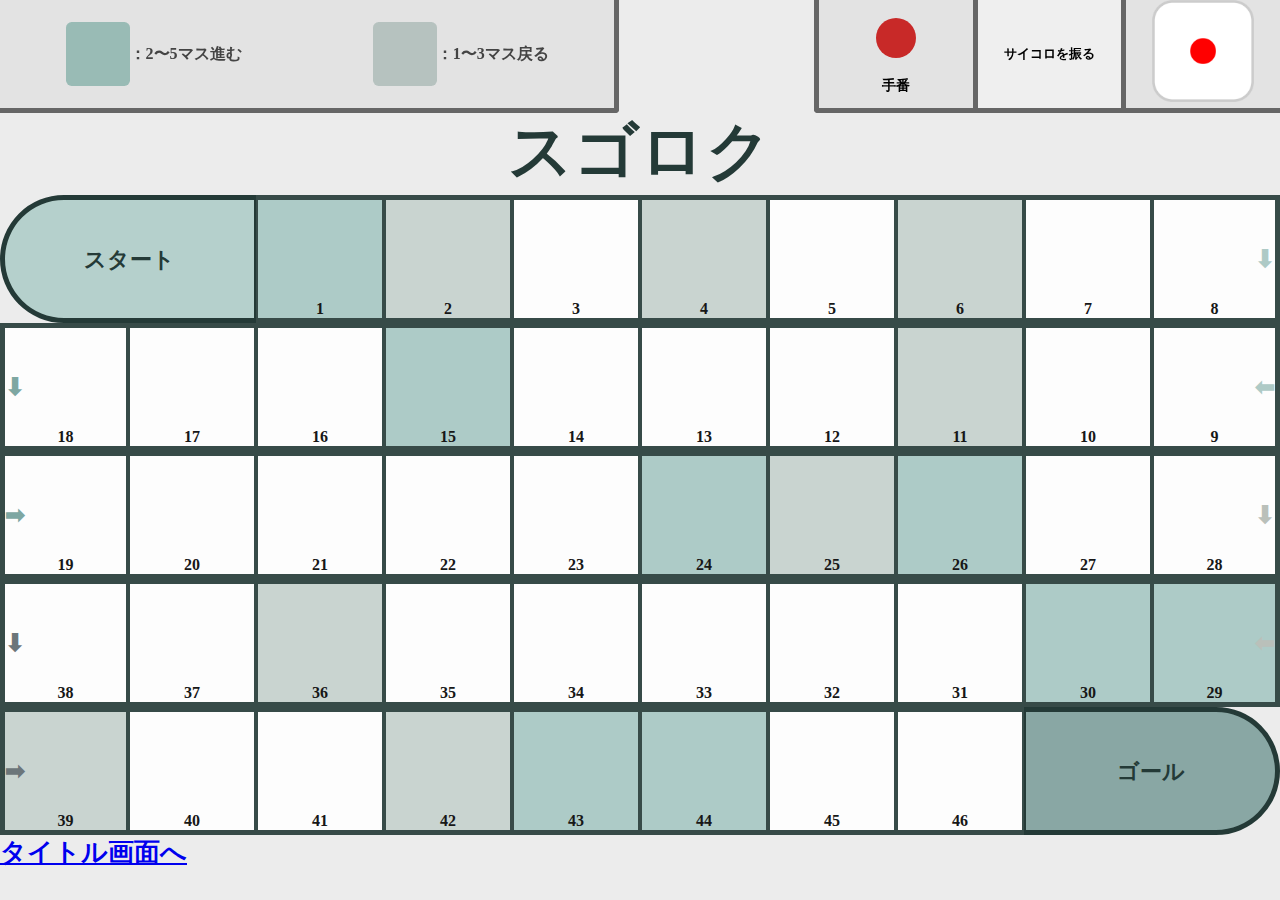
==== gameDispley.html @ c62c2563 "Add files via upload" ====
<!DOCTYPE html>
<html lang="ja">
<head>
    <meta charset="UTF-8">
    <meta name="viewport" content="width=device-width, initial-scale=1.0">
    <title>スゴロク ゲーム画面</title>
    <link rel="stylesheet" href="gameDispley.css">
</head>
<body id="body">
    <div class="gameDisplay">
        <div id="ruleContainer">
            <div id="ruleContainer1">
                <div class="ruleContainer1Contents">
                    <div id="positiveSquare" class="square"></div>
                    <p>：2〜5マス進む</p>
                </div>
                <div class="ruleContainer1Contents">
                    <div id="negativeSquare" class="square"></div>
                    <p>：1〜3マス戻る</p>
                </div>
            </div>
            <div id="ruleContainer2">
                <div id="currentPlayerContainer">
                    <div>
                        <div id="currentPlayer" class="currentPlayer currentPlayer1"></div>
                    </div>
                    <p>手番</p>
                </div>
                <div id="diceContainer">
                    <div id="buttonMask"></div>
                    <button id="throwDiceButton" type='button'>サイコロを振る</button>
                    <div>
                        <img id="dice" src="dice01_a_01.png" alt="dice_image">
                    </div>
                </div>
            </div>
        </div>
        <header>
            <h1>スゴロク</h1>
        </header>
        <main>
            <div class="line">
                <div id="startSpace">
                    <h3>スタート</h3>
                </div>
                <div class="space">
                    <div class="pieces">
                        <div class="piece1"></div>
                        <div class="piece2"></div>
                        <div class="piece3"></div>
                        <div class="piece4"></div>
                    </div>
                    <p>1</p>
                </div>
                <div class="space">
                    <div class="pieces">
                        <div class="piece1"></div>
                        <div class="piece2"></div>
                        <div class="piece3"></div>
                        <div class="piece4"></div>
                    </div>
                    <p>2</p>
                </div>
                <div class="space">
                    <div class="pieces">
                        <div class="piece1"></div>
                        <div class="piece2"></div>
                        <div class="piece3"></div>
                        <div class="piece4"></div>
                    </div>
                    <p>3</p>
                </div>
                <div class="space">
                    <div class="pieces">
                        <div class="piece1"></div>
                        <div class="piece2"></div>
                        <div class="piece3"></div>
                        <div class="piece4"></div>
                    </div>
                    <p>4</p>
                </div>
                <div class="space">
                    <div class="pieces">
                        <div class="piece1"></div>
                        <div class="piece2"></div>
                        <div class="piece3"></div>
                        <div class="piece4"></div>
                    </div>
                    <p>5</p>
                </div>
                <div class="space">
                    <div class="pieces">
                        <div class="piece1"></div>
                        <div class="piece2"></div>
                        <div class="piece3"></div>
                        <div class="piece4"></div>
                    </div>
                    <p>6</p>
                </div>
                <div class="space">
                    <div class="pieces">
                        <div class="piece1"></div>
                        <div class="piece2"></div>
                        <div class="piece3"></div>
                        <div class="piece4"></div>
                    </div>
                    <p>7</p>
                </div>
                <div class="mostRightSpace">
                    <div class="pieces">
                        <div class="piece1"></div>
                        <div class="piece2"></div>
                        <div class="piece3"></div>
                        <div class="piece4"></div>
                    </div>
                    <p>8</p>
                    <span class="arrow1">⬇︎</span>
                </div>
            </div>
            <div class="line_reverse">
                <div class="mostRightSpace">
                    <div class="pieces">
                        <div class="piece1"></div>
                        <div class="piece2"></div>
                        <div class="piece3"></div>
                        <div class="piece4"></div>
                    </div>
                    <p>9</p>
                    <span class="arrow1">⬅︎</span>
                </div>
                <div class="space">
                    <div class="pieces">
                        <div class="piece1"></div>
                        <div class="piece2"></div>
                        <div class="piece3"></div>
                        <div class="piece4"></div>
                    </div>
                    <p>10</p>
                </div>
                <div class="space">
                    <div class="pieces">
                        <div class="piece1"></div>
                        <div class="piece2"></div>
                        <div class="piece3"></div>
                        <div class="piece4"></div>
                    </div>
                    <p>11</p>
                </div>
                <div class="space">
                    <div class="pieces">
                        <div class="piece1"></div>
                        <div class="piece2"></div>
                        <div class="piece3"></div>
                        <div class="piece4"></div>
                    </div>
                    <p>12</p>
                </div>
                <div class="space">
                    <div class="pieces">
                        <div class="piece1"></div>
                        <div class="piece2"></div>
                        <div class="piece3"></div>
                        <div class="piece4"></div>
                    </div>
                    <p>13</p>
                </div>
                <div class="space">
                    <div class="pieces">
                        <div class="piece1"></div>
                        <div class="piece2"></div>
                        <div class="piece3"></div>
                        <div class="piece4"></div>
                    </div>
                    <p>14</p>
                </div>
                <div class="space">
                    <div class="pieces">
                        <div class="piece1"></div>
                        <div class="piece2"></div>
                        <div class="piece3"></div>
                        <div class="piece4"></div>
                    </div>
                    <p>15</p>
                </div>
                <div class="space">
                    <div class="pieces">
                        <div class="piece1"></div>
                        <div class="piece2"></div>
                        <div class="piece3"></div>
                        <div class="piece4"></div>
                    </div>
                    <p>16</p>
                </div>
                <div class="space">
                    <div class="pieces">
                        <div class="piece1"></div>
                        <div class="piece2"></div>
                        <div class="piece3"></div>
                        <div class="piece4"></div>
                    </div>
                    <p>17</p>
                </div>
                <div class="mostLeftSpace">
                    <div class="pieces">
                        <div class="piece1"></div>
                        <div class="piece2"></div>
                        <div class="piece3"></div>
                        <div class="piece4"></div>
                    </div>
                    <p>18</p>
                    <span class="arrow2">⬇︎</span>
                </div>
            </div>
            <div class="line">
                <div class="mostLeftSpace">
                    <div class="pieces">
                        <div class="piece1"></div>
                        <div class="piece2"></div>
                        <div class="piece3"></div>
                        <div class="piece4"></div>
                    </div>
                    <p>19</p>
                    <span class="arrow2">➡︎</span>
                </div>
                <div class="space">
                    <div class="pieces">
                        <div class="piece1"></div>
                        <div class="piece2"></div>
                        <div class="piece3"></div>
                        <div class="piece4"></div>
                    </div>
                    <p>20</p>
                </div>
                <div class="space">
                    <div class="pieces">
                        <div class="piece1"></div>
                        <div class="piece2"></div>
                        <div class="piece3"></div>
                        <div class="piece4"></div>
                    </div>
                    <p>21</p>
                </div>
                <div class="space">
                    <div class="pieces">
                        <div class="piece1"></div>
                        <div class="piece2"></div>
                        <div class="piece3"></div>
                        <div class="piece4"></div>
                    </div>
                    <p>22</p>
                </div>
                <div class="space">
                    <div class="pieces">
                        <div class="piece1"></div>
                        <div class="piece2"></div>
                        <div class="piece3"></div>
                        <div class="piece4"></div>
                    </div>
                    <p>23</p>
                </div>
                <div class="space">
                    <div class="pieces">
                        <div class="piece1"></div>
                        <div class="piece2"></div>
                        <div class="piece3"></div>
                        <div class="piece4"></div>
                    </div>
                    <p>24</p>
                </div>
                <div class="space">
                    <div class="pieces">
                        <div class="piece1"></div>
                        <div class="piece2"></div>
                        <div class="piece3"></div>
                        <div class="piece4"></div>
                    </div>
                    <p>25</p>
                </div>
                <div class="space">
                    <div class="pieces">
                        <div class="piece1"></div>
                        <div class="piece2"></div>
                        <div class="piece3"></div>
                        <div class="piece4"></div>
                    </div>
                    <p>26</p>
                </div>
                <div class="space">
                    <div class="pieces">
                        <div class="piece1"></div>
                        <div class="piece2"></div>
                        <div class="piece3"></div>
                        <div class="piece4"></div>
                    </div>
                    <p>27</p>
                </div>
                <div class="mostRightSpace">
                    <div class="pieces">
                        <div class="piece1"></div>
                        <div class="piece2"></div>
                        <div class="piece3"></div>
                        <div class="piece4"></div>
                    </div>
                    <p>28</p>
                    <span class="arrow3">⬇︎</span>
                </div>
            </div>
            <div class="line_reverse">
                <div class="mostRightSpace">
                    <div class="pieces">
                        <div class="piece1"></div>
                        <div class="piece2"></div>
                        <div class="piece3"></div>
                        <div class="piece4"></div>
                    </div>
                    <p>29</p>
                    <span class="arrow3">⬅︎</span>
                </div>
                <div class="space">
                    <div class="pieces">
                        <div class="piece1"></div>
                        <div class="piece2"></div>
                        <div class="piece3"></div>
                        <div class="piece4"></div>
                    </div>
                    <p>30</p>
                </div>
                <div class="space">
                    <div class="pieces">
                        <div class="piece1"></div>
                        <div class="piece2"></div>
                        <div class="piece3"></div>
                        <div class="piece4"></div>
                    </div>
                    <p>31</p>
                </div>
                <div class="space">
                    <div class="pieces">
                        <div class="piece1"></div>
                        <div class="piece2"></div>
                        <div class="piece3"></div>
                        <div class="piece4"></div>
                    </div>
                    <p>32</p>
                </div>
                <div class="space">
                    <div class="pieces">
                        <div class="piece1"></div>
                        <div class="piece2"></div>
                        <div class="piece3"></div>
                        <div class="piece4"></div>
                    </div>
                    <p>33</p>
                </div>
                <div class="space">
                    <div class="pieces">
                        <div class="piece1"></div>
                        <div class="piece2"></div>
                        <div class="piece3"></div>
                        <div class="piece4"></div>
                    </div>
                    <p>34</p>
                </div>
                <div class="space">
                    <div class="pieces">
                        <div class="piece1"></div>
                        <div class="piece2"></div>
                        <div class="piece3"></div>
                        <div class="piece4"></div>
                    </div>
                    <p>35</p>
                </div>
                <div class="space">
                    <div class="pieces">
                        <div class="piece1"></div>
                        <div class="piece2"></div>
                        <div class="piece3"></div>
                        <div class="piece4"></div>
                    </div>
                    <p>36</p>
                </div>
                <div class="space">
                    <div class="pieces">
                        <div class="piece1"></div>
                        <div class="piece2"></div>
                        <div class="piece3"></div>
                        <div class="piece4"></div>
                    </div>
                    <p>37</p>
                </div>
                <div class="mostLeftSpace">
                    <div class="pieces">
                        <div class="piece1"></div>
                        <div class="piece2"></div>
                        <div class="piece3"></div>
                        <div class="piece4"></div>
                    </div>
                    <p>38</p>
                    <span class="arrow4">⬇︎</span>
                </div>
            </div>
            <div class="line">
                <div class="mostLeftSpace">
                    <div class="pieces">
                        <div class="piece1"></div>
                        <div class="piece2"></div>
                        <div class="piece3"></div>
                        <div class="piece4"></div>
                    </div>
                    <p>39</p>
                    <span class="arrow4">➡︎</span>
                </div>
                <div class="space">
                    <div class="pieces">
                        <div class="piece1"></div>
                        <div class="piece2"></div>
                        <div class="piece3"></div>
                        <div class="piece4"></div>
                    </div>
                    <p>40</p>
                </div>
                <div class="space">
                    <div class="pieces">
                        <div class="piece1"></div>
                        <div class="piece2"></div>
                        <div class="piece3"></div>
                        <div class="piece4"></div>
                    </div>
                    <p>41</p>
                </div>
                <div class="space">
                    <div class="pieces">
                        <div class="piece1"></div>
                        <div class="piece2"></div>
                        <div class="piece3"></div>
                        <div class="piece4"></div>
                    </div>
                    <p>42</p>
                </div>
                <div class="space">
                    <div class="pieces">
                        <div class="piece1"></div>
                        <div class="piece2"></div>
                        <div class="piece3"></div>
                        <div class="piece4"></div>
                    </div>
                    <p>43</p>
                </div>
                <div class="space">
                    <div class="pieces">
                        <div class="piece1"></div>
                        <div class="piece2"></div>
                        <div class="piece3"></div>
                        <div class="piece4"></div>
                    </div>
                    <p>44</p>
                </div>
                <div class="space">
                    <div class="pieces">
                        <div class="piece1"></div>
                        <div class="piece2"></div>
                        <div class="piece3"></div>
                        <div class="piece4"></div>
                    </div>
                    <p>45</p>
                </div>
                <div class="space">
                    <div class="pieces">
                        <div class="piece1"></div>
                        <div class="piece2"></div>
                        <div class="piece3"></div>
                        <div class="piece4"></div>
                    </div>
                    <p>46</p>
                </div>
                <div id="goalSpace">
                    <h3>ゴール</h3>
                </div>
            </div>
        </main>
        <a href="startDispley.html" id="exit">タイトル画面へ</a>
    </div>
    <script src="script.js"></script>
</body>
</html>
---- gameDispley.css ----
*{
    padding: 0;
    margin: 0;
    font-weight: bold;
}
body{
    background-color: #ececec;
}
#ruleContainer{
    display: flex;
    justify-content: space-between;
    height: 12vh;
}
#ruleContainer1{
    position: fixed;
    display: flex;
    color: #444;
    border-radius: 0 0 4px 0;
    border-right: 5px solid #666;
    border-bottom: 5px solid #666;
    background-color: #e1e1e1de;
    z-index: 1;
    align-items: center;
    justify-content: space-around;
    height: 12vh;
    width: 48vw;
}
.ruleContainer1Contents{
    display: flex;
    align-items: center;
}
.ruleContainer1Contents p{
    font-size: 1rem;
}
#ruleContainer2{
    position: fixed;
    right: 0;
    display: grid;
    grid-template-columns: 12vw 24vw;
    background-color: #e1e1e1de;
    border-radius: 0 0 0 4px;
    border-left: solid 5px #666;
    border-bottom: solid 5px #666;
    z-index: 2;
}
#currentPlayerContainer{
    display: grid;
    grid-template-rows: 70%;
}
#currentPlayerContainer div{
    display: flex;
    justify-content: center;
    align-items: center;
}
#currentPlayerContainer #currentPlayer{
    border-radius: 50%;
    height: 2.5rem;
    width: 2.5rem;
}
#currentPlayerContainer p{
    display: flex;
    justify-content: center;
    font-size: 90%;
    
}
#diceContainer{
    display: grid;
    grid-template-rows: 12vh;
    grid-template-columns: 12vw 12vw;
}
#diceContainer #buttonMask{
    grid-row: 1;
    grid-column: 1;
    z-index: 3;
    background-color: #666;
    height: 100%;
    width: 100%;
    opacity: 0.66;
    display: none;
}
#diceContainer .clickedButton{
    display: block !important;
}
#diceContainer button{
    height: 100%;
    width: 100%;
    grid-row: 1;
    grid-column: 1;
    border: solid 5px #666;
    border-top: none;
    border-bottom: none;
}
#diceContainer div{
    display: flex;
    justify-content: center;
    align-items: center;
    height: 11.3vh;
    width: 12vw;
}
#diceContainer img{
    width: min(11.3vw, 11.3vh);
    height: min(11.3vw, 11.3vh);
    grid-row: 1;
    grid-column: 2;
}
.currentPlayer1{
    background-color: #C82928;
}
.currentPlayer2{
    background-color: #0335D0;
}
.currentPlayer3{
    background-color: #EAB618;
}
.currentPlayer4{
    background-color: #0EB658;
}
.square{
    height: 5vw;
    width: 5vw;
    border-radius: 5.7px;
}
#positiveSquare{
    background-color: #99BBB5;
}
#negativeSquare{
    background-color: #B6C2BF;
}
header h1{
    display: flex;
    justify-content: center;
    color: #243A37;
    font-size: 5vw;
}
.line, .line_reverse{
    display: grid;
    grid-template-columns: 10vw 10vw 10vw 10vw 10vw 10vw 10vw 10vw 10vw 10vw;
    grid-template-rows: 10vw;
}
#startSpace{
    grid-column: 1 / 3;
}
#goalSpace{
    grid-column: 9 / 11;
}
.line_reverse .mostRightSpace:nth-child(1){
    grid-column: 10;
}
.line_reverse div:nth-child(2){
    grid-row: 1;
    grid-column: 9;
}
.line_reverse div:nth-child(3){
    grid-row: 1;
    grid-column: 8;
}
.line_reverse div:nth-child(4){
    grid-row: 1;
    grid-column: 7;
}
.line_reverse div:nth-child(5){
    grid-row: 1;
    grid-column: 6;
}
.line_reverse div:nth-child(6){
    grid-row: 1;
    grid-column: 5;
}
.line_reverse div:nth-child(7){
    grid-row: 1;
    grid-column: 4;
}
.line_reverse div:nth-child(8){
    grid-row: 1;
    grid-column: 3;
}
.line_reverse div:nth-child(9){
    grid-row: 1;
    grid-column: 2;
}
.line_reverse div:nth-child(10){
    grid-row: 1;
    grid-column: 1;
}
#startSpace{
    border-style: solid;
    border-width: 5px 2.5px 5px 5px;
    border-color: #243A37;
    border-radius: 65px 0 0 65px;
    background-color: #b5d0cc;
}
#startSpace h3{
    font-size: 1rem;
    text-align: center;
    position: relative;
    top: 50%;
    transform: translateY(-50%);
    color: #243A37;
}
.space{
    display: grid;
    grid-template-rows: 100%;
    grid-template-columns: 100%;
    border-style: solid;
    border-width: 5px 2.5px 5px 2.5px;
    border-color: #243A37;
    background-color: #ffffff;
    opacity: 0.9;
}
.space p{
    grid-row: 1;
    grid-column: 1;
    display: flex;
    justify-content: center;
    align-items: end;
}
.pieces{
    height: 100%;
    width: 100%;
    grid-row: 1;
    grid-column: 1;
    background-color: #ffffff;
}
.pieces div{
    height: 25%;
    width: 25%;
}
.mostRightSpace{
    display: grid;
    grid-template-rows: 100%;
    grid-template-columns: 100%;
    border-style: solid;
    border-width: 5px 5px 5px 2.5px;
    border-color: #243A37;
    background-color: #fff;
    opacity: 0.9;
}
.mostRightSpace p{
    grid-row: 1;
    grid-column: 1;
    display: flex;
    justify-content: center;
    align-items: end;
}
.mostRightSpace span{
    grid-row: 1;
    grid-column: 1;
    display: flex;
    flex-direction: row-reverse;
    align-items: center;
}
.mostLeftSpace{
    display: grid;
    grid-template-rows: 100%;
    grid-template-columns: 100%;
    border-style: solid;
    border-width: 5px 2.5px 5px 5px;
    border-color: #243A37;
    background-color: #fff;
    opacity: 0.9;
}
.mostLeftSpace p{
    grid-row: 1;
    grid-column: 1;
    display: flex;
    justify-content: center;
    align-items: end;
}
.mostLeftSpace span{
    grid-row: 1;
    grid-column: 1;
    display: flex;
    align-items: center;
}
#goalSpace{
    border-style: solid;
    border-width: 5px 5px 5px 2.5px;
    border-color: #243A37;
    border-radius: 0 65px 65px 0;
    background-color: #89a7a4;
}
#goalSpace h3{
    font-size: 1rem;
    text-align: center;
    position: relative;
    top: 50%;
    transform: translateY(-50%);
    color: #243A37;
}
main p{
    font-size: 1rem;
}
.arrow1{
    color: #A8C7C2;
}
.arrow2{
    color: #73A09B;
}
.arrow3{
    color: #B5BCB5;
}
.arrow4{
    color: #5F6A6E;
}
.pieces{
    display: flex;
    align-items: center;
    justify-content: space-around;
    flex-wrap: wrap-reverse;
    flex-direction: row-reverse;
}
.piece1{
    background-color: #d82525;
    border-radius: 50%;
    z-index: 10;
    display: none;
}
.piece2{
    background-color: #0034e1;
    border-radius: 50%;
    z-index: 10;
    display: none;
}
.piece3{
    background-color: #ffc400;
    border-radius: 50%;
    z-index: 10;
    display: none;
}
.piece4{
    background-color: #00c35b;
    border-radius: 50%;
    z-index: 10;
    display: none;
}
.active{
    display: block;
}
.positiveSpace{
    background-color: #a7c8c3;
}
.negativeSpace{
    background-color: #C6D2CE;
}
#exit{
    font-size: 1.6rem;
}
@media(min-width: 825px){
    #startSpace h3, #goalSpace h3{
        font-size: 1.4rem;
    }
    .mostRightSpace span, .mostLeftSpace span{
        font-size: 1.5rem;
    }
}
@media(max-width: 824px){
    main p{
        font-size: 0.8rem;
    }
    #exit{
        font-size: 1.2rem;
    }
}
@media(max-width: 661px){
    #ruleContainer1{
        flex-direction: column;
    }
    #exit{
        font-size: 1rem;
    }
}
@media(max-width: 527px){
    #ruleContainer2{
        grid-template-columns: 12vw 30vw;
    }
    #diceContainer{
        grid-template-columns: 18vw 12vw;
    }
    main p{
        font-size: 0.6rem;
    }
    .mostRightSpace span, .mostLeftSpace span{
        font-size: 0.6rem;
    }
}
@media(max-width: 357px){
    #startSpace h3, #goalSpace h3{
        font-size: 0.8rem;
    }
}
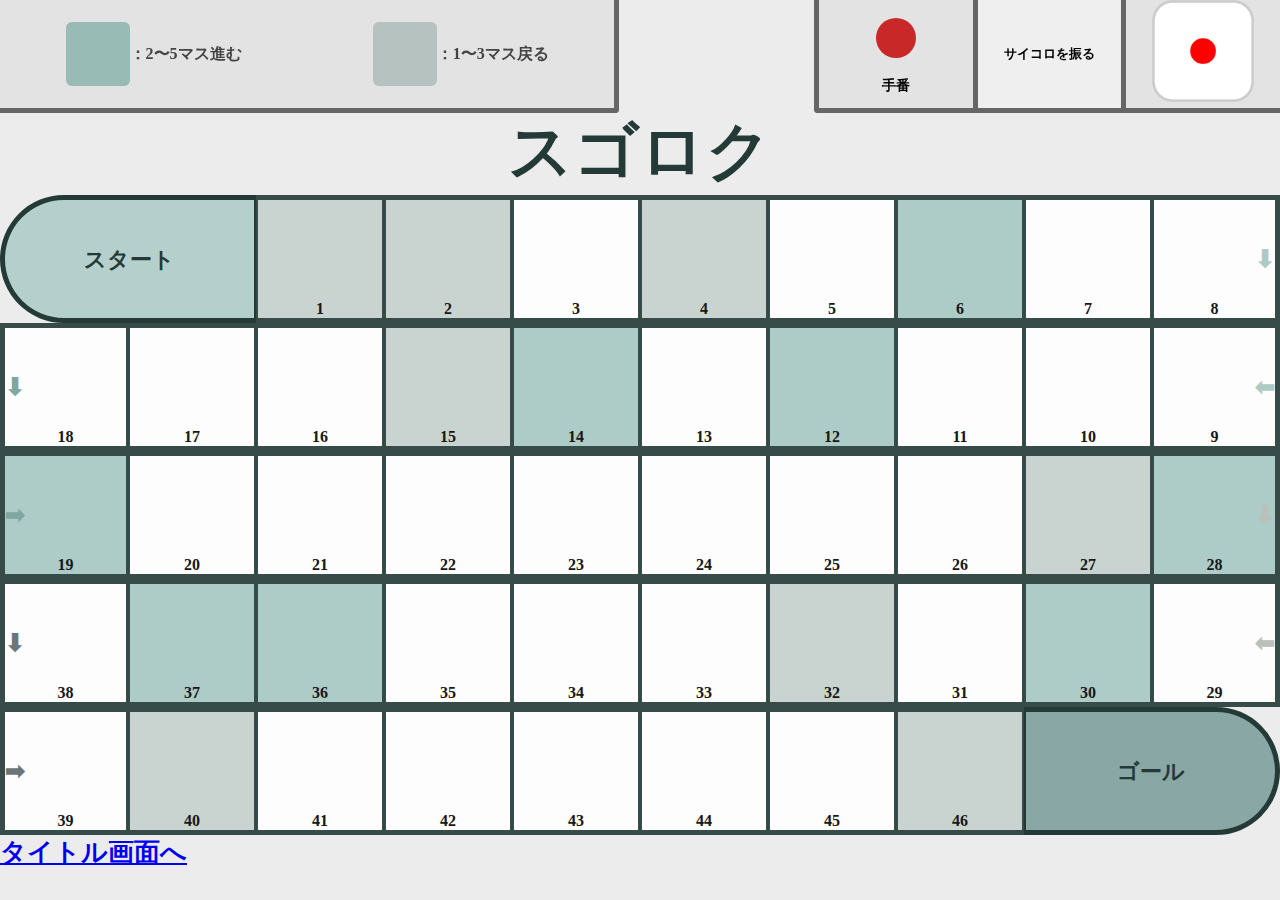
==== commit 6d917fac: "Add files via upload" ====
--- a/gameDispley.html
+++ b/gameDispley.html
@@ -478,7 +478,7 @@
                 </div>
             </div>
         </main>
-        <a href="startDispley.html" id="exit">タイトル画面へ</a>
+        <a href="index.html" id="exit">タイトル画面へ</a>
     </div>
     <script src="script.js"></script>
 </body>
